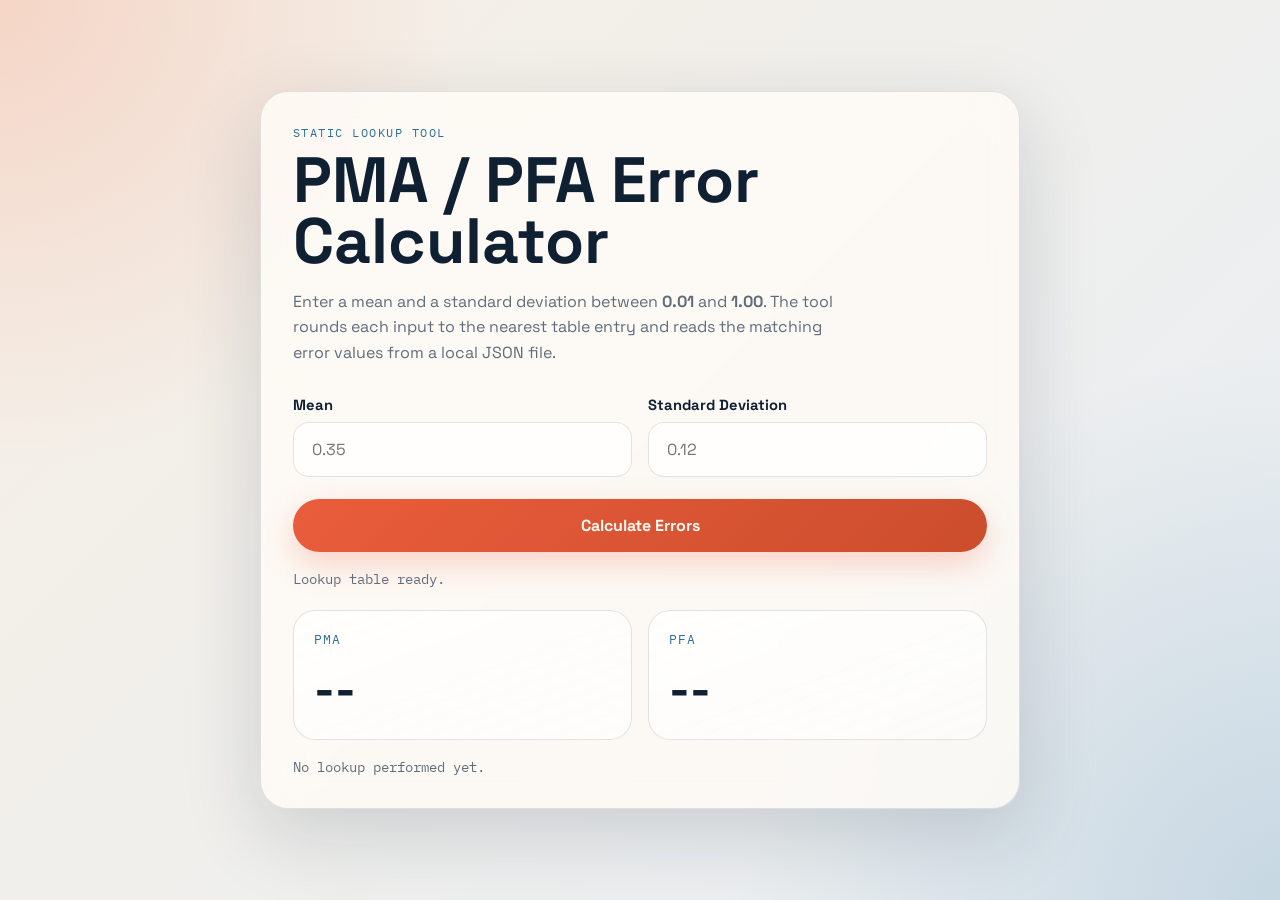
==== site/index.html @ b5e31ef5 "Add Content" ====
<!DOCTYPE html>
<html lang="en">
  <head>
    <meta charset="UTF-8" />
    <meta name="viewport" content="width=device-width, initial-scale=1.0" />
    <title>PMA / PFA Error Lookup</title>
    <link rel="preconnect" href="https://fonts.googleapis.com" />
    <link rel="preconnect" href="https://fonts.gstatic.com" crossorigin />
    <link
      href="https://fonts.googleapis.com/css2?family=IBM+Plex+Mono:wght@400;500&family=Space+Grotesk:wght@400;500;700&display=swap"
      rel="stylesheet"
    />
    <link rel="stylesheet" href="./styles.css" />
  </head>
  <body>
    <main class="shell">
      <section class="panel">
        <p class="eyebrow">Static Lookup Tool</p>
        <h1>PMA / PFA Error Calculator</h1>
        <p class="intro">
          Enter a mean and a standard deviation between <strong>0.01</strong> and
          <strong>1.00</strong>. The tool rounds each input to the nearest table
          entry and reads the matching error values from a local JSON file.
        </p>

        <form id="lookup-form" class="form">
          <label class="field">
            <span>Mean</span>
            <input
              id="mean"
              name="mean"
              type="number"
              min="0.01"
              max="1"
              step="0.01"
              placeholder="0.35"
              required
            />
          </label>

          <label class="field">
            <span>Standard Deviation</span>
            <input
              id="std"
              name="std"
              type="number"
              min="0.01"
              max="1"
              step="0.01"
              placeholder="0.12"
              required
            />
          </label>

          <button type="submit" id="lookup-button">Calculate Errors</button>
        </form>

        <p id="status" class="status" aria-live="polite">Loading lookup table…</p>

        <section class="results" aria-live="polite">
          <article class="result-card">
            <p class="result-label">PMA</p>
            <p id="pma-value" class="result-value">--</p>
          </article>

          <article class="result-card">
            <p class="result-label">PFA</p>
            <p id="pfa-value" class="result-value">--</p>
          </article>
        </section>

        <p id="lookup-meta" class="meta">No lookup performed yet.</p>
      </section>
    </main>

    <script src="./script.js"></script>
  </body>
</html>
---- site/styles.css ----
:root {
  --bg: #f6efe6;
  --ink: #102033;
  --muted: #5f6d7a;
  --panel: rgba(255, 252, 247, 0.82);
  --line: rgba(16, 32, 51, 0.12);
  --accent: #ea5d3c;
  --accent-2: #2e6f95;
  --shadow: 0 24px 80px rgba(16, 32, 51, 0.16);
}

* {
  box-sizing: border-box;
}

body {
  margin: 0;
  min-height: 100vh;
  font-family: "Space Grotesk", sans-serif;
  color: var(--ink);
  background:
    radial-gradient(circle at top left, rgba(234, 93, 60, 0.18), transparent 30%),
    radial-gradient(circle at bottom right, rgba(46, 111, 149, 0.18), transparent 35%),
    linear-gradient(135deg, #f7f0e5 0%, #e8eef4 100%);
}

.shell {
  min-height: 100vh;
  display: grid;
  place-items: center;
  padding: 24px;
}

.panel {
  width: min(100%, 760px);
  padding: 32px;
  border: 1px solid var(--line);
  border-radius: 28px;
  background: var(--panel);
  backdrop-filter: blur(18px);
  box-shadow: var(--shadow);
}

.eyebrow,
.result-label,
.meta,
.status {
  font-family: "IBM Plex Mono", monospace;
}

.eyebrow {
  margin: 0 0 10px;
  text-transform: uppercase;
  letter-spacing: 0.12em;
  color: var(--accent-2);
  font-size: 0.78rem;
}

h1 {
  margin: 0;
  font-size: clamp(2.2rem, 5vw, 4.2rem);
  line-height: 0.94;
}

.intro {
  max-width: 55ch;
  margin: 18px 0 0;
  color: var(--muted);
  line-height: 1.6;
}

.form {
  display: grid;
  grid-template-columns: repeat(2, minmax(0, 1fr));
  gap: 16px;
  margin-top: 30px;
}

.field {
  display: grid;
  gap: 8px;
}

.field span {
  font-size: 0.92rem;
  font-weight: 700;
}

.field input {
  width: 100%;
  padding: 16px 18px;
  border: 1px solid var(--line);
  border-radius: 16px;
  font: inherit;
  color: var(--ink);
  background: rgba(255, 255, 255, 0.72);
}

.field input:focus,
button:focus {
  outline: 2px solid rgba(46, 111, 149, 0.35);
  outline-offset: 2px;
}

button {
  grid-column: 1 / -1;
  margin-top: 6px;
  padding: 16px 20px;
  border: 0;
  border-radius: 999px;
  font: inherit;
  font-weight: 700;
  color: #fff9f4;
  cursor: pointer;
  background: linear-gradient(135deg, var(--accent), #cb4d2c);
  transition:
    transform 160ms ease,
    box-shadow 160ms ease;
  box-shadow: 0 12px 32px rgba(234, 93, 60, 0.26);
}

button:hover {
  transform: translateY(-1px);
  box-shadow: 0 16px 36px rgba(234, 93, 60, 0.3);
}

button:disabled {
  cursor: wait;
  opacity: 0.7;
  transform: none;
}

.status {
  margin: 18px 0 0;
  color: var(--muted);
  font-size: 0.88rem;
}

.results {
  display: grid;
  grid-template-columns: repeat(2, minmax(0, 1fr));
  gap: 16px;
  margin-top: 22px;
}

.result-card {
  padding: 20px;
  border: 1px solid var(--line);
  border-radius: 22px;
  background:
    linear-gradient(160deg, rgba(255, 255, 255, 0.8), rgba(255, 255, 255, 0.45));
}

.result-label {
  margin: 0;
  font-size: 0.82rem;
  letter-spacing: 0.08em;
  text-transform: uppercase;
  color: var(--accent-2);
}

.result-value {
  margin: 10px 0 0;
  font-size: clamp(1.8rem, 4vw, 3rem);
  font-weight: 700;
}

.meta {
  margin: 18px 0 0;
  font-size: 0.85rem;
  color: var(--muted);
}

@media (max-width: 720px) {
  .panel {
    padding: 24px;
    border-radius: 24px;
  }

  .form,
  .results {
    grid-template-columns: 1fr;
  }
}
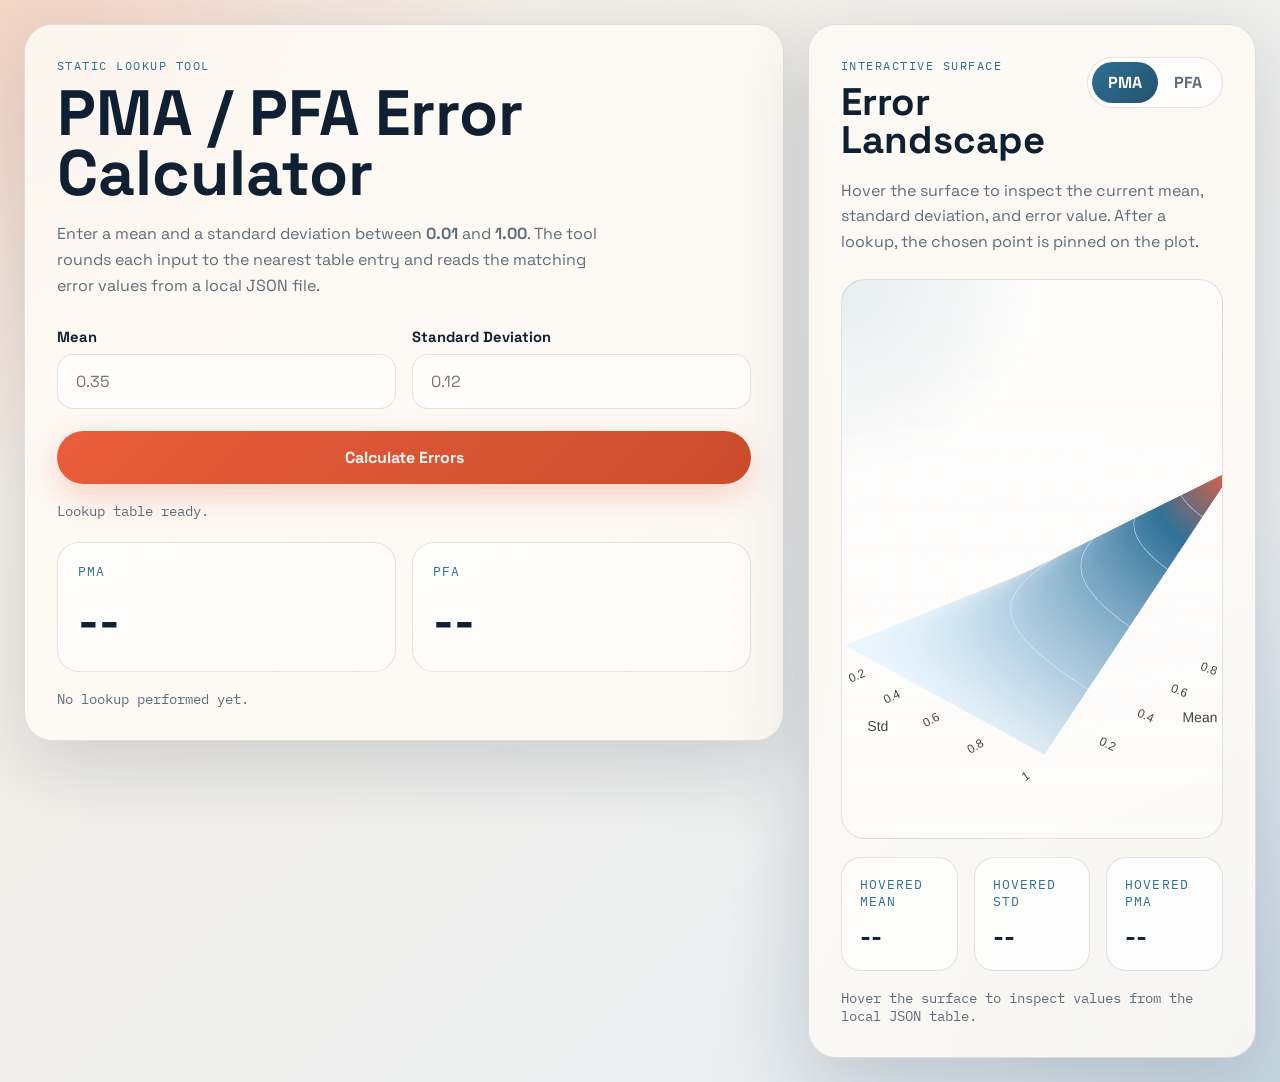
==== commit 733989fe: "3d Plot" ====
--- a/site/index.html
+++ b/site/index.html
@@ -14,65 +14,107 @@
   </head>
   <body>
     <main class="shell">
-      <section class="panel">
-        <p class="eyebrow">Static Lookup Tool</p>
-        <h1>PMA / PFA Error Calculator</h1>
-        <p class="intro">
-          Enter a mean and a standard deviation between <strong>0.01</strong> and
-          <strong>1.00</strong>. The tool rounds each input to the nearest table
-          entry and reads the matching error values from a local JSON file.
-        </p>
+      <div class="layout">
+        <section class="panel">
+          <p class="eyebrow">Static Lookup Tool</p>
+          <h1>PMA / PFA Error Calculator</h1>
+          <p class="intro">
+            Enter a mean and a standard deviation between <strong>0.01</strong> and
+            <strong>1.00</strong>. The tool rounds each input to the nearest table
+            entry and reads the matching error values from a local JSON file.
+          </p>
 
-        <form id="lookup-form" class="form">
-          <label class="field">
-            <span>Mean</span>
-            <input
-              id="mean"
-              name="mean"
-              type="number"
-              min="0.01"
-              max="1"
-              step="0.01"
-              placeholder="0.35"
-              required
-            />
-          </label>
+          <form id="lookup-form" class="form">
+            <label class="field">
+              <span>Mean</span>
+              <input
+                id="mean"
+                name="mean"
+                type="number"
+                min="0.01"
+                max="1"
+                step="0.01"
+                placeholder="0.35"
+                required
+              />
+            </label>
 
-          <label class="field">
-            <span>Standard Deviation</span>
-            <input
-              id="std"
-              name="std"
-              type="number"
-              min="0.01"
-              max="1"
-              step="0.01"
-              placeholder="0.12"
-              required
-            />
-          </label>
+            <label class="field">
+              <span>Standard Deviation</span>
+              <input
+                id="std"
+                name="std"
+                type="number"
+                min="0.01"
+                max="1"
+                step="0.01"
+                placeholder="0.12"
+                required
+              />
+            </label>
 
-          <button type="submit" id="lookup-button">Calculate Errors</button>
-        </form>
+            <button type="submit" id="lookup-button">Calculate Errors</button>
+          </form>
 
-        <p id="status" class="status" aria-live="polite">Loading lookup table…</p>
+          <p id="status" class="status" aria-live="polite">Loading lookup table…</p>
 
-        <section class="results" aria-live="polite">
-          <article class="result-card">
-            <p class="result-label">PMA</p>
-            <p id="pma-value" class="result-value">--</p>
-          </article>
+          <section class="results" aria-live="polite">
+            <article class="result-card">
+              <p class="result-label">PMA</p>
+              <p id="pma-value" class="result-value">--</p>
+            </article>
 
-          <article class="result-card">
-            <p class="result-label">PFA</p>
-            <p id="pfa-value" class="result-value">--</p>
-          </article>
+            <article class="result-card">
+              <p class="result-label">PFA</p>
+              <p id="pfa-value" class="result-value">--</p>
+            </article>
+          </section>
+
+          <p id="lookup-meta" class="meta">No lookup performed yet.</p>
         </section>
 
-        <p id="lookup-meta" class="meta">No lookup performed yet.</p>
-      </section>
+        <section class="panel plot-panel">
+          <div class="plot-header">
+            <div>
+              <p class="eyebrow">Interactive Surface</p>
+              <h2>Error Landscape</h2>
+            </div>
+
+            <div class="metric-toggle" role="group" aria-label="Select plot metric">
+              <button type="button" class="metric-button is-active" data-metric="PMA">PMA</button>
+              <button type="button" class="metric-button" data-metric="PFA">PFA</button>
+            </div>
+          </div>
+
+          <p class="intro plot-intro">
+            Hover the surface to inspect the current mean, standard deviation, and error
+            value. After a lookup, the chosen point is pinned on the plot.
+          </p>
+
+          <div id="plot" class="plot-frame" aria-label="Interactive 3D error plot"></div>
+
+          <section class="hover-grid" aria-live="polite">
+            <article class="hover-card">
+              <p class="result-label">Hovered Mean</p>
+              <p id="hover-mean" class="hover-value">--</p>
+            </article>
+
+            <article class="hover-card">
+              <p class="result-label">Hovered Std</p>
+              <p id="hover-std" class="hover-value">--</p>
+            </article>
+
+            <article class="hover-card">
+              <p id="hover-metric-label" class="result-label">Hovered PMA</p>
+              <p id="hover-value" class="hover-value">--</p>
+            </article>
+          </section>
+
+          <p id="plot-meta" class="meta">The surface loads from the local JSON table.</p>
+        </section>
+      </div>
     </main>
-
+    <script src="https://cdn.plot.ly/plotly-2.35.2.min.js"></script>
     <script src="./script.js"></script>
   </body>
 </html>
--- a/site/styles.css
+++ b/site/styles.css
@@ -26,13 +26,19 @@
 
 .shell {
   min-height: 100vh;
-  display: grid;
-  place-items: center;
   padding: 24px;
 }
 
+.layout {
+  width: min(100%, 1440px);
+  margin: 0 auto;
+  display: grid;
+  grid-template-columns: minmax(320px, 760px) minmax(320px, 1fr);
+  gap: 24px;
+  align-items: start;
+}
+
 .panel {
-  width: min(100%, 760px);
   padding: 32px;
   border: 1px solid var(--line);
   border-radius: 28px;
@@ -171,6 +177,95 @@
   color: var(--muted);
 }
 
+.plot-panel {
+  min-height: 100%;
+}
+
+.plot-header {
+  display: flex;
+  gap: 18px;
+  justify-content: space-between;
+  align-items: flex-start;
+}
+
+h2 {
+  margin: 0;
+  font-size: clamp(1.7rem, 3vw, 2.6rem);
+  line-height: 1;
+}
+
+.metric-toggle {
+  display: inline-flex;
+  padding: 4px;
+  border: 1px solid var(--line);
+  border-radius: 999px;
+  background: rgba(255, 255, 255, 0.7);
+}
+
+.metric-button {
+  margin: 0;
+  padding: 10px 16px;
+  border: 0;
+  border-radius: 999px;
+  font: inherit;
+  font-weight: 700;
+  color: var(--muted);
+  background: transparent;
+  box-shadow: none;
+}
+
+.metric-button:hover {
+  transform: none;
+  box-shadow: none;
+}
+
+.metric-button.is-active {
+  color: #fff9f4;
+  background: linear-gradient(135deg, var(--accent-2), #23536f);
+}
+
+.plot-intro {
+  max-width: 65ch;
+}
+
+.plot-frame {
+  width: 100%;
+  min-height: 560px;
+  margin-top: 24px;
+  border: 1px solid var(--line);
+  border-radius: 24px;
+  overflow: hidden;
+  background:
+    radial-gradient(circle at top left, rgba(46, 111, 149, 0.11), transparent 30%),
+    linear-gradient(180deg, rgba(255, 255, 255, 0.65), rgba(255, 255, 255, 0.42));
+}
+
+.hover-grid {
+  display: grid;
+  grid-template-columns: repeat(3, minmax(0, 1fr));
+  gap: 16px;
+  margin-top: 18px;
+}
+
+.hover-card {
+  padding: 18px;
+  border: 1px solid var(--line);
+  border-radius: 20px;
+  background: rgba(255, 255, 255, 0.64);
+}
+
+.hover-value {
+  margin: 10px 0 0;
+  font-size: clamp(1.2rem, 2vw, 1.9rem);
+  font-weight: 700;
+}
+
+@media (max-width: 1180px) {
+  .layout {
+    grid-template-columns: 1fr;
+  }
+}
+
 @media (max-width: 720px) {
   .panel {
     padding: 24px;
@@ -178,7 +273,25 @@
   }
 
   .form,
-  .results {
+  .results,
+  .hover-grid {
     grid-template-columns: 1fr;
   }
-}
+
+  .plot-header {
+    flex-direction: column;
+    align-items: stretch;
+  }
+
+  .metric-toggle {
+    width: 100%;
+  }
+
+  .metric-button {
+    flex: 1 1 0;
+  }
+
+  .plot-frame {
+    min-height: 420px;
+  }
+}
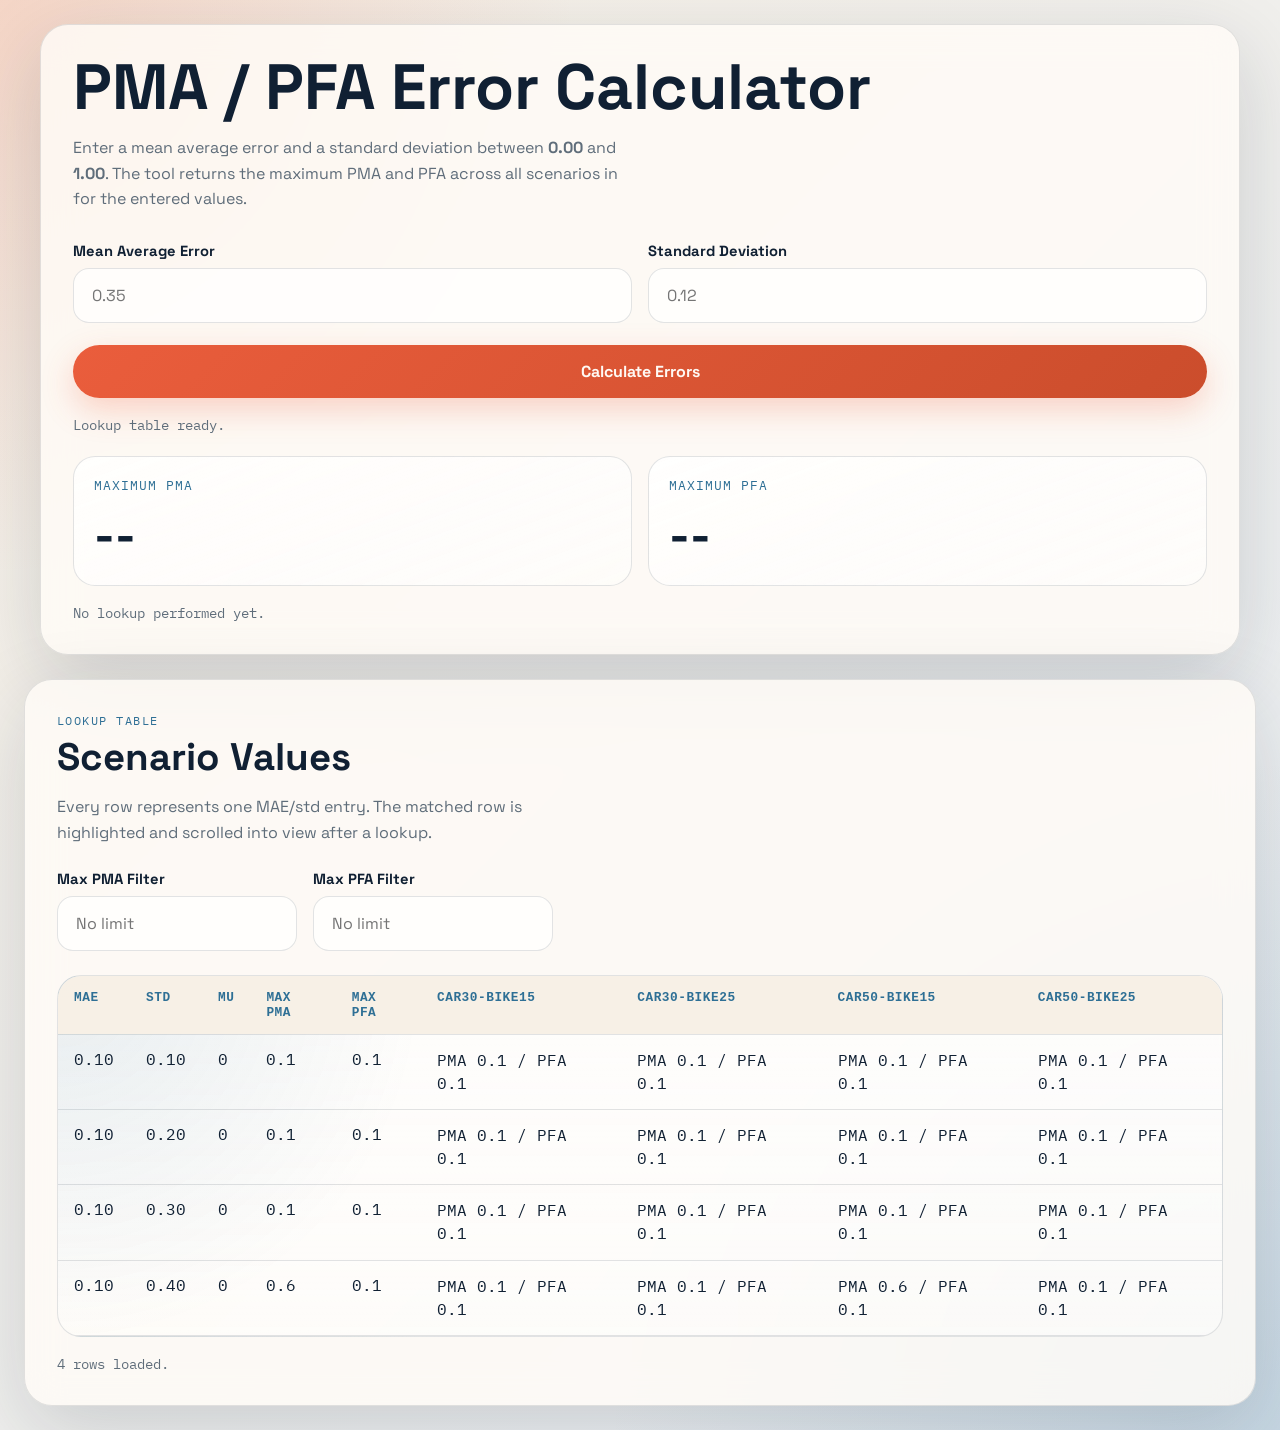
==== commit 78c18751: "Update UI" ====
--- a/site/index.html
+++ b/site/index.html
@@ -15,23 +15,21 @@
   <body>
     <main class="shell">
       <div class="layout">
-        <section class="panel">
-          <p class="eyebrow">Static Lookup Tool</p>
+        <section class="panel control-panel">
           <h1>PMA / PFA Error Calculator</h1>
           <p class="intro">
-            Enter a mean and a standard deviation between <strong>0.01</strong> and
-            <strong>1.00</strong>. The tool rounds each input to the nearest table
-            entry and reads the matching error values from a local JSON file.
+            Enter a mean average error and a standard deviation between
+            <strong>0.00</strong> and <strong>1.00</strong>. The tool returns the maximum PMA and PFA across all scenarios in for the entered values.
           </p>
 
-          <form id="lookup-form" class="form">
+          <form id="lookup-form" class="form form-vertical">
             <label class="field">
-              <span>Mean</span>
+              <span>Mean Average Error</span>
               <input
-                id="mean"
-                name="mean"
+                id="mae"
+                name="mae"
                 type="number"
-                min="0.01"
+                min="0"
                 max="1"
                 step="0.01"
                 placeholder="0.35"
@@ -45,7 +43,7 @@
                 id="std"
                 name="std"
                 type="number"
-                min="0.01"
+                min="0"
                 max="1"
                 step="0.01"
                 placeholder="0.12"
@@ -60,61 +58,71 @@
 
           <section class="results" aria-live="polite">
             <article class="result-card">
-              <p class="result-label">PMA</p>
+              <p class="result-label">Maximum PMA</p>
               <p id="pma-value" class="result-value">--</p>
             </article>
 
             <article class="result-card">
-              <p class="result-label">PFA</p>
+              <p class="result-label">Maximum PFA</p>
               <p id="pfa-value" class="result-value">--</p>
             </article>
+
+            <!-- <article class="result-card">
+              <p class="result-label">Scenario Count</p>
+              <p id="scenario-count" class="result-value">--</p>
+            </article> -->
           </section>
 
           <p id="lookup-meta" class="meta">No lookup performed yet.</p>
         </section>
 
-        <section class="panel plot-panel">
-          <div class="plot-header">
-            <div>
-              <p class="eyebrow">Interactive Surface</p>
-              <h2>Error Landscape</h2>
-            </div>
+        <section class="panel table-panel">
+          <p class="eyebrow">Lookup Table</p>
+          <h2>Scenario Values</h2>
+          <p class="intro table-intro">
+            Every row represents one MAE/std entry. The matched row is highlighted and
+            scrolled into view after a lookup.
+          </p>
 
-            <div class="metric-toggle" role="group" aria-label="Select plot metric">
-              <button type="button" class="metric-button is-active" data-metric="PMA">PMA</button>
-              <button type="button" class="metric-button" data-metric="PFA">PFA</button>
-            </div>
+          <div class="filter-bar" aria-label="Table filters">
+            <label class="field filter-field">
+              <span>Max PMA Filter</span>
+              <input
+                id="filter-pma"
+                name="filterPma"
+                type="number"
+                min="0"
+                max="1"
+                step="0.01"
+                placeholder="No limit"
+              />
+            </label>
+
+            <label class="field filter-field">
+              <span>Max PFA Filter</span>
+              <input
+                id="filter-pfa"
+                name="filterPfa"
+                type="number"
+                min="0"
+                max="1"
+                step="0.01"
+                placeholder="No limit"
+              />
+            </label>
           </div>
 
-          <p class="intro plot-intro">
-            Hover the surface to inspect the current mean, standard deviation, and error
-            value. After a lookup, the chosen point is pinned on the plot.
-          </p>
+          <div id="table-wrapper" class="table-frame">
+            <table class="data-table">
+              <thead id="table-head"></thead>
+              <tbody id="table-body"></tbody>
+            </table>
+          </div>
 
-          <div id="plot" class="plot-frame" aria-label="Interactive 3D error plot"></div>
-
-          <section class="hover-grid" aria-live="polite">
-            <article class="hover-card">
-              <p class="result-label">Hovered Mean</p>
-              <p id="hover-mean" class="hover-value">--</p>
-            </article>
-
-            <article class="hover-card">
-              <p class="result-label">Hovered Std</p>
-              <p id="hover-std" class="hover-value">--</p>
-            </article>
-
-            <article class="hover-card">
-              <p id="hover-metric-label" class="result-label">Hovered PMA</p>
-              <p id="hover-value" class="hover-value">--</p>
-            </article>
-          </section>
-
-          <p id="plot-meta" class="meta">The surface loads from the local JSON table.</p>
+          <p id="table-meta" class="meta">The table loads from the local JSON file.</p>
         </section>
       </div>
     </main>
-    <script src="https://cdn.plot.ly/plotly-2.35.2.min.js"></script>
     <script src="./script.js"></script>
   </body>
 </html>
--- a/site/styles.css
+++ b/site/styles.css
@@ -2,6 +2,7 @@
   --bg: #f6efe6;
   --ink: #102033;
   --muted: #5f6d7a;
+  --danger: #b42318;
   --panel: rgba(255, 252, 247, 0.82);
   --line: rgba(16, 32, 51, 0.12);
   --accent: #ea5d3c;
@@ -33,7 +34,7 @@
   width: min(100%, 1440px);
   margin: 0 auto;
   display: grid;
-  grid-template-columns: minmax(320px, 760px) minmax(320px, 1fr);
+  grid-template-columns: 1fr;
   gap: 24px;
   align-items: start;
 }
@@ -45,6 +46,11 @@
   background: var(--panel);
   backdrop-filter: blur(18px);
   box-shadow: var(--shadow);
+}
+
+.control-panel {
+  width: min(100%, 1200px);
+  justify-self: center;
 }
 
 .eyebrow,
@@ -82,6 +88,11 @@
   margin-top: 30px;
 }
 
+.form-vertical {
+  grid-template-columns: repeat(2, minmax(0, 1fr));
+  align-items: end;
+}
+
 .field {
   display: grid;
   gap: 8px;
@@ -100,6 +111,11 @@
   font: inherit;
   color: var(--ink);
   background: rgba(255, 255, 255, 0.72);
+}
+
+.field input.is-invalid {
+  border-color: rgba(180, 35, 24, 0.5);
+  color: var(--danger);
 }
 
 .field input:focus,
@@ -177,93 +193,82 @@
   color: var(--muted);
 }
 
-.plot-panel {
-  min-height: 100%;
-}
-
-.plot-header {
-  display: flex;
-  gap: 18px;
-  justify-content: space-between;
-  align-items: flex-start;
-}
-
 h2 {
   margin: 0;
   font-size: clamp(1.7rem, 3vw, 2.6rem);
   line-height: 1;
 }
 
-.metric-toggle {
-  display: inline-flex;
-  padding: 4px;
-  border: 1px solid var(--line);
-  border-radius: 999px;
-  background: rgba(255, 255, 255, 0.7);
-}
-
-.metric-button {
-  margin: 0;
-  padding: 10px 16px;
-  border: 0;
-  border-radius: 999px;
-  font: inherit;
-  font-weight: 700;
-  color: var(--muted);
-  background: transparent;
-  box-shadow: none;
-}
-
-.metric-button:hover {
-  transform: none;
-  box-shadow: none;
-}
-
-.metric-button.is-active {
-  color: #fff9f4;
-  background: linear-gradient(135deg, var(--accent-2), #23536f);
-}
-
-.plot-intro {
-  max-width: 65ch;
-}
-
-.plot-frame {
+.filter-bar {
+  display: grid;
+  grid-template-columns: repeat(2, minmax(0, 240px));
+  gap: 16px;
+  margin-top: 24px;
+}
+
+.filter-field {
+  align-content: start;
+}
+
+.table-frame {
   width: 100%;
-  min-height: 560px;
+  max-height: 720px;
   margin-top: 24px;
   border: 1px solid var(--line);
   border-radius: 24px;
-  overflow: hidden;
+  overflow: auto;
   background:
     radial-gradient(circle at top left, rgba(46, 111, 149, 0.11), transparent 30%),
     linear-gradient(180deg, rgba(255, 255, 255, 0.65), rgba(255, 255, 255, 0.42));
 }
 
-.hover-grid {
-  display: grid;
-  grid-template-columns: repeat(3, minmax(0, 1fr));
-  gap: 16px;
-  margin-top: 18px;
-}
-
-.hover-card {
-  padding: 18px;
-  border: 1px solid var(--line);
-  border-radius: 20px;
-  background: rgba(255, 255, 255, 0.64);
-}
-
-.hover-value {
-  margin: 10px 0 0;
-  font-size: clamp(1.2rem, 2vw, 1.9rem);
-  font-weight: 700;
-}
-
-@media (max-width: 1180px) {
-  .layout {
-    grid-template-columns: 1fr;
-  }
+.data-table {
+  width: 100%;
+  min-width: 900px;
+  border-collapse: collapse;
+}
+
+.data-table th,
+.data-table td {
+  padding: 14px 16px;
+  border-bottom: 1px solid var(--line);
+  text-align: left;
+  vertical-align: top;
+}
+
+.data-table th {
+  position: sticky;
+  top: 0;
+  z-index: 1;
+  background: rgba(247, 240, 229, 0.96);
+  font-family: "IBM Plex Mono", monospace;
+  font-size: 0.8rem;
+  letter-spacing: 0.04em;
+  text-transform: uppercase;
+  color: var(--accent-2);
+}
+
+.data-table tbody tr:hover {
+  background: rgba(46, 111, 149, 0.08);
+}
+
+.data-table tbody tr.is-selected {
+  background: rgba(234, 93, 60, 0.14);
+  box-shadow: inset 4px 0 0 var(--accent);
+}
+
+.is-over-limit {
+  color: var(--danger);
+}
+
+.mono,
+.scenario-cell {
+  font-family: "IBM Plex Mono", monospace;
+}
+
+.scenario-cell {
+  min-width: 190px;
+  line-height: 1.45;
 }
 
 @media (max-width: 720px) {
@@ -272,26 +277,10 @@
     border-radius: 24px;
   }
 
+  .filter-bar,
   .form,
-  .results,
-  .hover-grid {
+  .form-vertical,
+  .results {
     grid-template-columns: 1fr;
   }
-
-  .plot-header {
-    flex-direction: column;
-    align-items: stretch;
-  }
-
-  .metric-toggle {
-    width: 100%;
-  }
-
-  .metric-button {
-    flex: 1 1 0;
-  }
-
-  .plot-frame {
-    min-height: 420px;
-  }
-}
+}
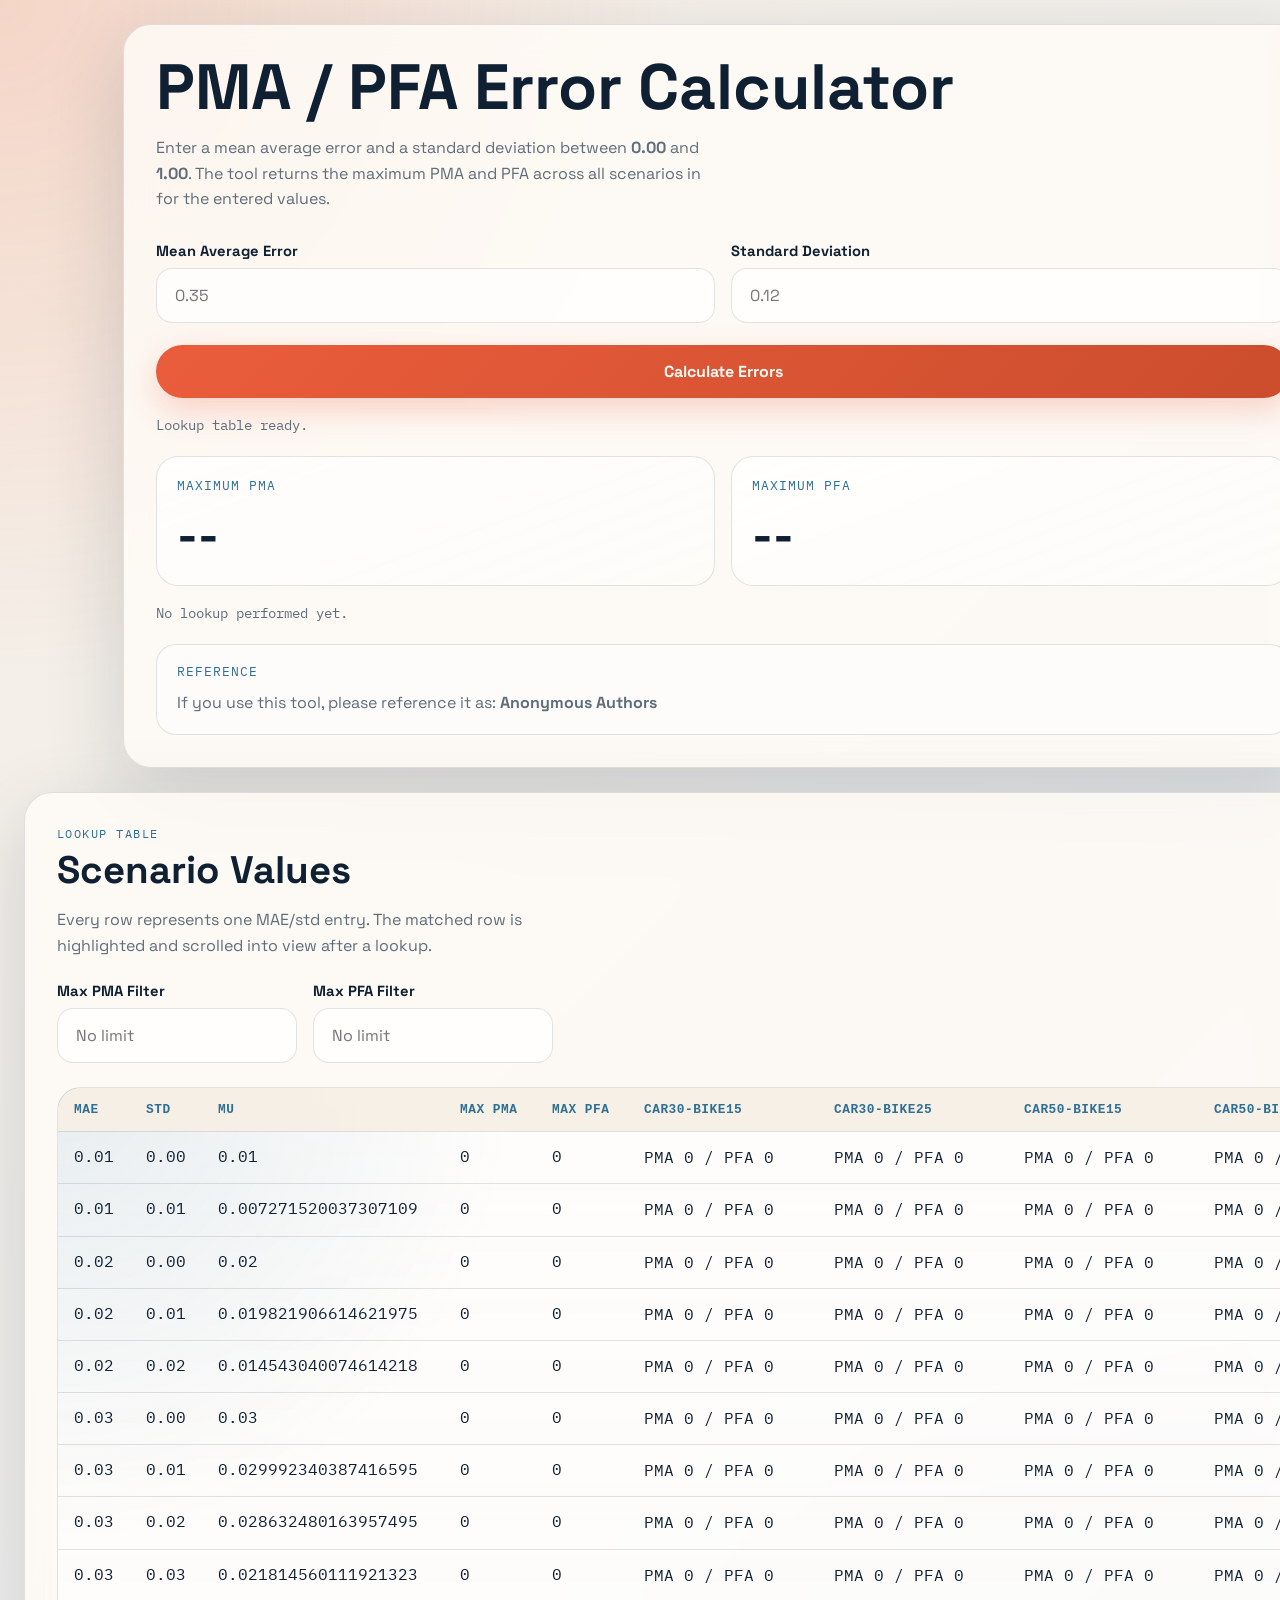
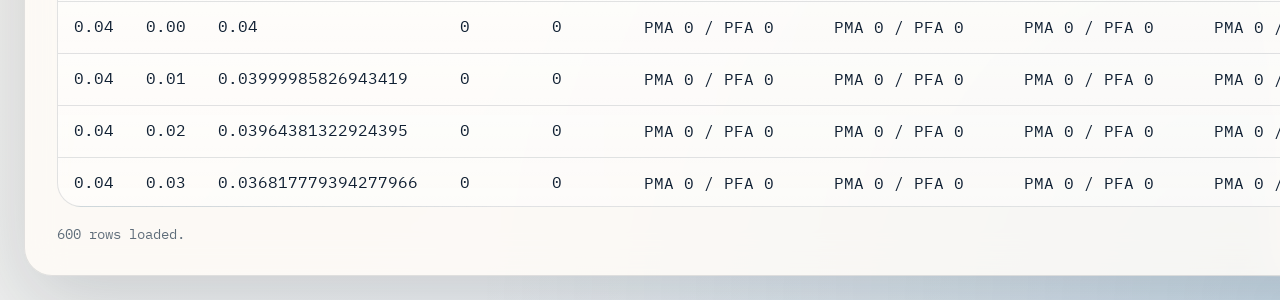
==== commit 113a0d5a: "Add reference" ====
--- a/site/index.html
+++ b/site/index.html
@@ -74,6 +74,13 @@
           </section>
 
           <p id="lookup-meta" class="meta">No lookup performed yet.</p>
+
+          <aside class="reference-note">
+            <p class="reference-title">Reference</p>
+            <p class="reference-text">
+              If you use this tool, please reference it as: <strong>Anonymous Authors</strong>
+            </p>
+          </aside>
         </section>
 
         <section class="panel table-panel">
--- a/site/styles.css
+++ b/site/styles.css
@@ -193,6 +193,29 @@
   color: var(--muted);
 }
 
+.reference-note {
+  margin-top: 22px;
+  padding: 18px 20px;
+  border: 1px solid var(--line);
+  border-radius: 20px;
+  background: rgba(255, 255, 255, 0.58);
+}
+
+.reference-title {
+  margin: 0;
+  font-family: "IBM Plex Mono", monospace;
+  font-size: 0.8rem;
+  letter-spacing: 0.08em;
+  text-transform: uppercase;
+  color: var(--accent-2);
+}
+
+.reference-text {
+  margin: 10px 0 0;
+  color: var(--muted);
+  line-height: 1.6;
+}
+
 h2 {
   margin: 0;
   font-size: clamp(1.7rem, 3vw, 2.6rem);
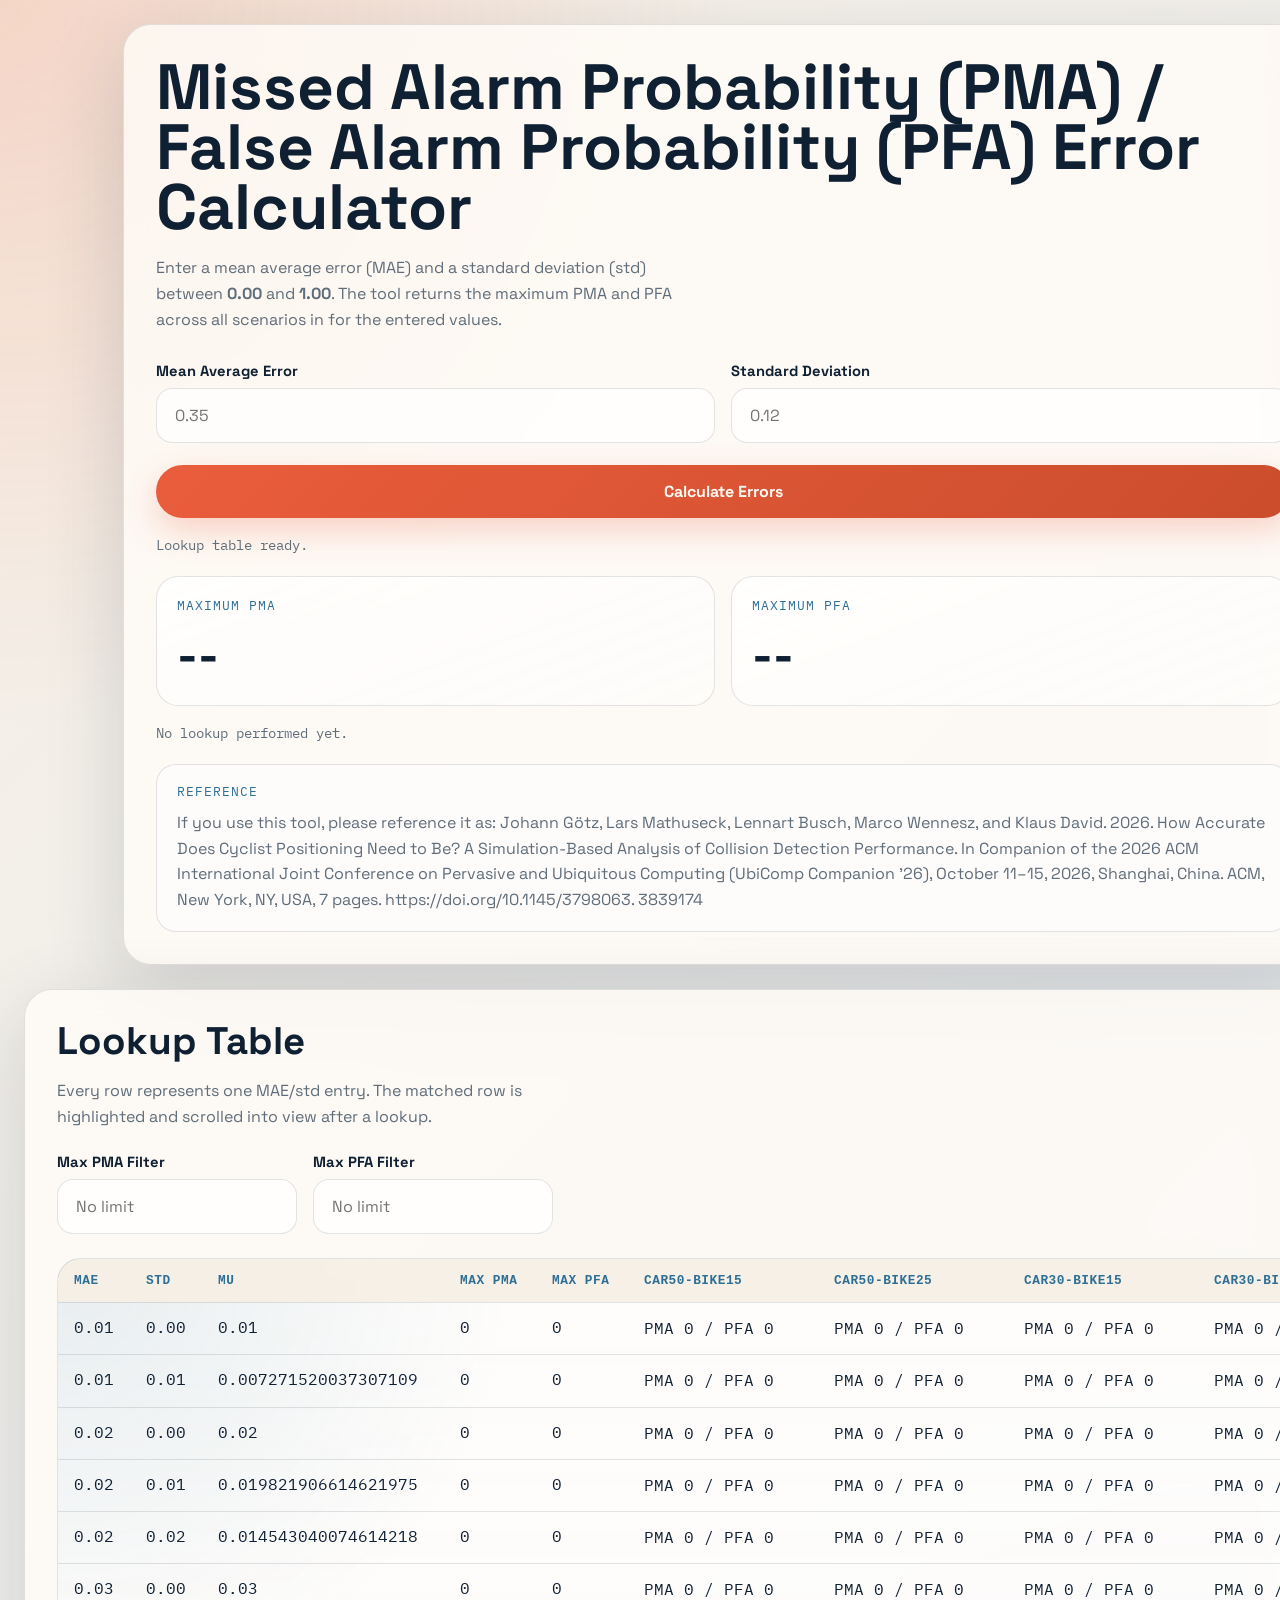
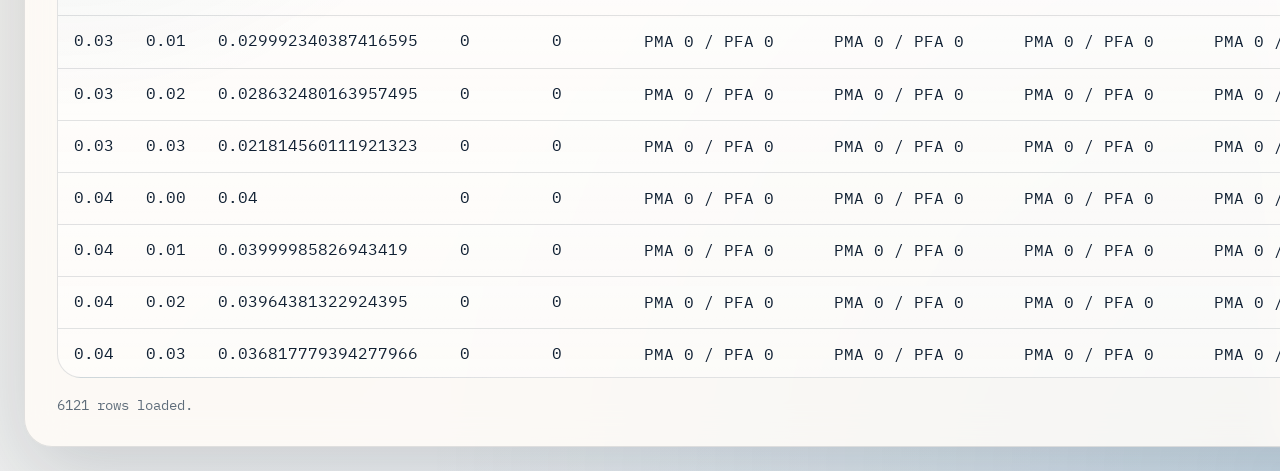
==== commit 0baa8756: "Update reference" ====
--- a/site/index.html
+++ b/site/index.html
@@ -3,7 +3,7 @@
   <head>
     <meta charset="UTF-8" />
     <meta name="viewport" content="width=device-width, initial-scale=1.0" />
-    <title>PMA / PFA Error Lookup</title>
+    <title>Missed Alarm Probability (PMA) / False Alarm Probability (PFA) Error Lookup</title>
     <link rel="preconnect" href="https://fonts.googleapis.com" />
     <link rel="preconnect" href="https://fonts.gstatic.com" crossorigin />
     <link
@@ -16,9 +16,9 @@
     <main class="shell">
       <div class="layout">
         <section class="panel control-panel">
-          <h1>PMA / PFA Error Calculator</h1>
+          <h1>Missed Alarm Probability (PMA) / False Alarm Probability (PFA) Error Calculator</h1>
           <p class="intro">
-            Enter a mean average error and a standard deviation between
+            Enter a mean average error (MAE) and a standard deviation (std) between
             <strong>0.00</strong> and <strong>1.00</strong>. The tool returns the maximum PMA and PFA across all scenarios in for the entered values.
           </p>
 
@@ -77,15 +77,14 @@
 
           <aside class="reference-note">
             <p class="reference-title">Reference</p>
-            <p class="reference-text">
-              If you use this tool, please reference it as: <strong>Anonymous Authors</strong>
+            <p id="reference-text" class="reference-text">
+              Loading reference…
             </p>
           </aside>
         </section>
 
         <section class="panel table-panel">
-          <p class="eyebrow">Lookup Table</p>
-          <h2>Scenario Values</h2>
+          <h2>Lookup Table</h2>
           <p class="intro table-intro">
             Every row represents one MAE/std entry. The matched row is highlighted and
             scrolled into view after a lookup.
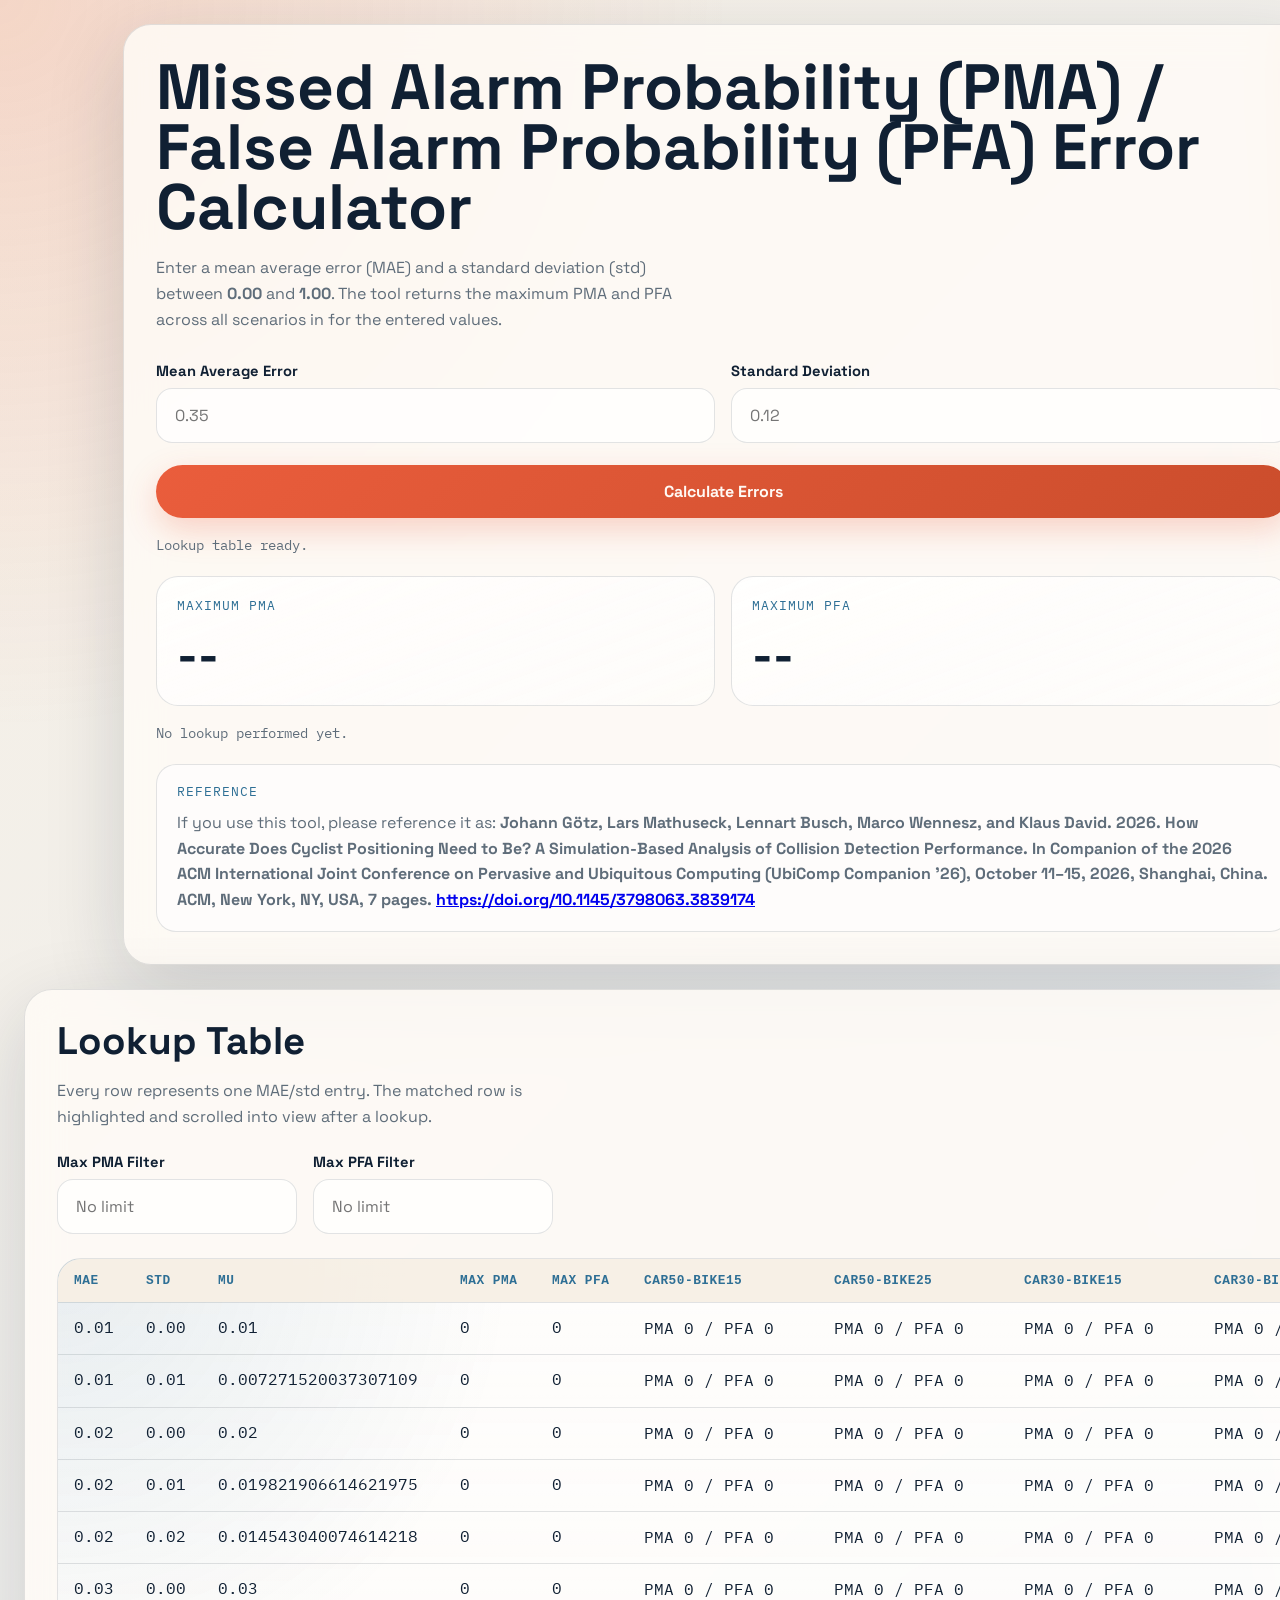
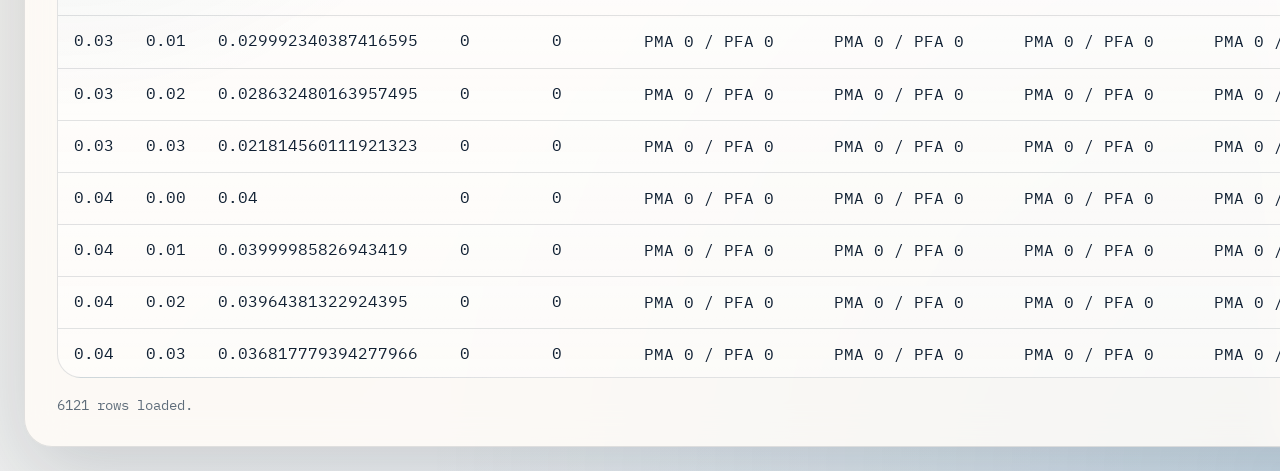
==== commit 1a428049: "Revert reference loading" ====
--- a/site/index.html
+++ b/site/index.html
@@ -77,8 +77,10 @@
 
           <aside class="reference-note">
             <p class="reference-title">Reference</p>
-            <p id="reference-text" class="reference-text">
-              Loading reference…
+            <p class="reference-text">
+
+              If you use this tool, please reference it as: <strong>Johann Götz, Lars Mathuseck, Lennart Busch, Marco Wennesz, and Klaus
+David. 2026. How Accurate Does Cyclist Positioning Need to Be? A Simulation-Based Analysis of Collision Detection Performance. In Companion of the 2026 ACM International Joint Conference on Pervasive and Ubiquitous Computing (UbiComp Companion ’26), October 11–15, 2026, Shanghai, China. ACM, New York, NY, USA, 7 pages. <a href="https://doi.org/10.1145/3798063.3839174" target="_blank">https://doi.org/10.1145/3798063.3839174</a></strong>
             </p>
           </aside>
         </section>
